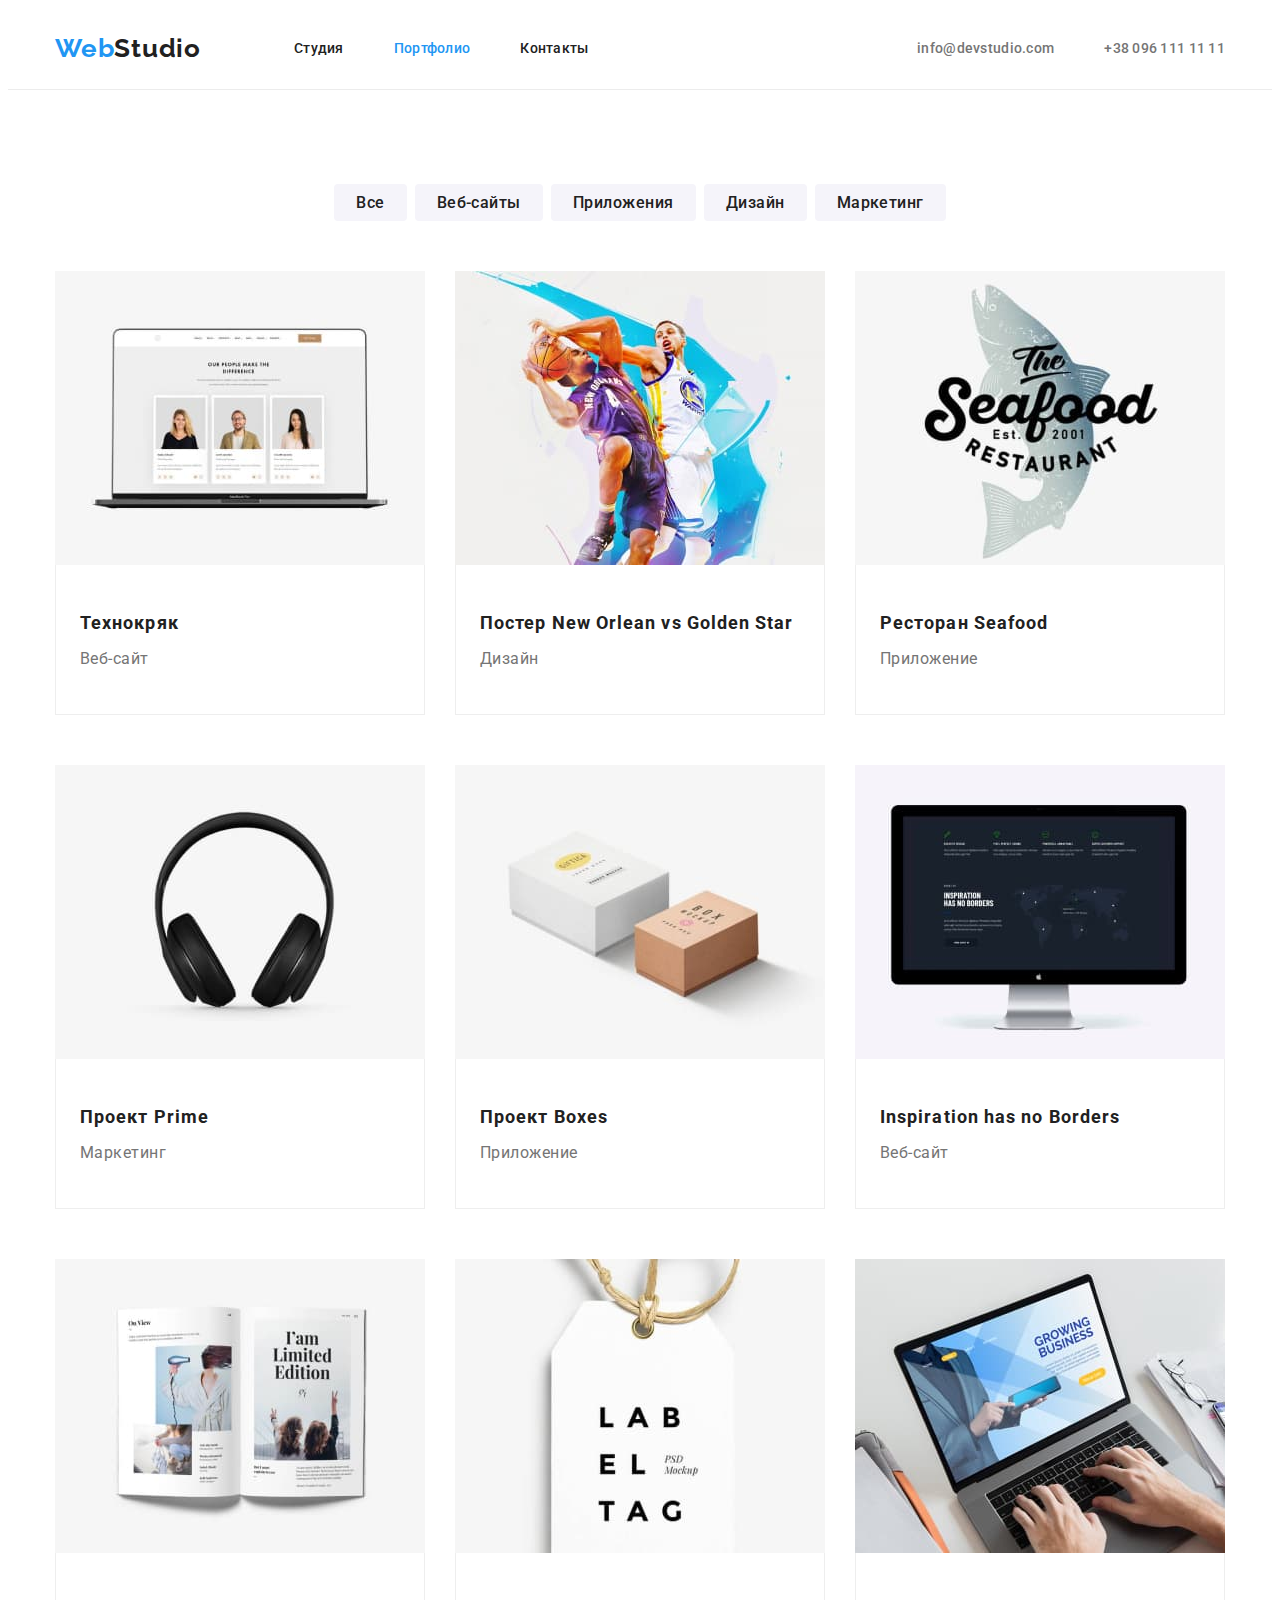
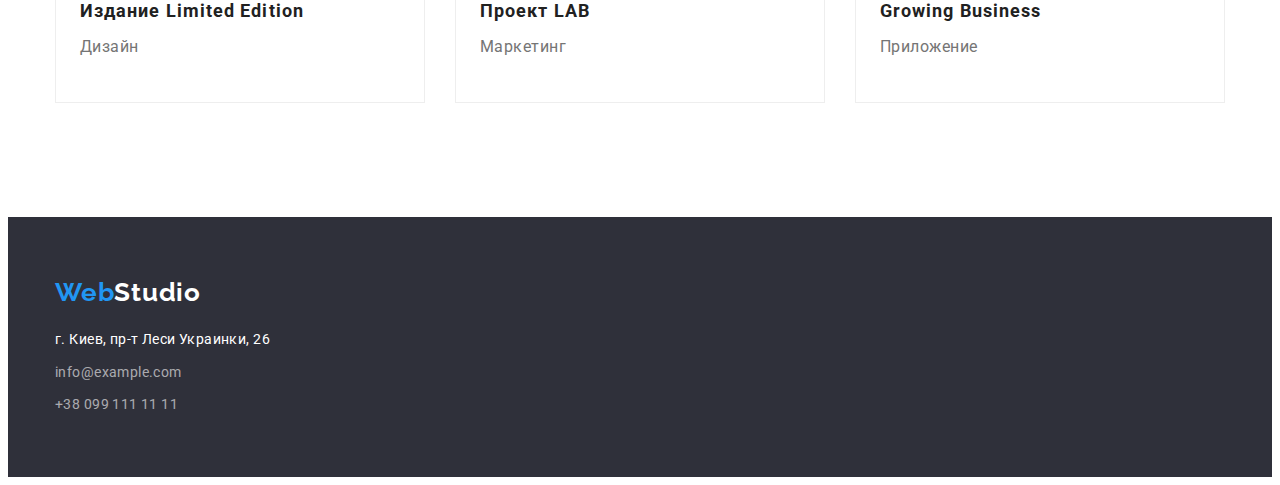
==== portfolio.html @ c7f2487e "q" ====
<!DOCTYPE html>
<html lang="ru">

<head>
    <meta charset="UTF-8">
    <meta http-equiv="X-UA-Compatible" content="IE=edge">
    <meta name="viewport" content="width=device-width, initial-scale=1.0">
    <title>WebStudio</title>
    <link rel="preconnect" href="https://fonts.googleapis.com">
    <link rel="preconnect" href="https://fonts.gstatic.com" crossorigin>
    <link href="https://fonts.googleapis.com/css2?family=Raleway:wght@700&family=Roboto:wght@400;500;700;900&display=swap"
        rel="stylesheet">
    <link rel="stylesheet" href="https://cdnjs.cloudflare.com/ajax/libs/modern-normalize/1.1.0/modern-normalize.min.css"
        integrity="sha512-wpPYUAdjBVSE4KJnH1VR1HeZfpl1ub8YT/NKx4PuQ5NmX2tKuGu6U/JRp5y+Y8XG2tV+wKQpNHVUX03MfMFn9Q=="
        crossorigin="anonymous" referrerpolicy="no-referrer" />
    <link rel="stylesheet" href="./css/styles.css">
</head>

<body>
    <header class="header">
       <div class="container nav">
            <nav class="header-nav">
                <!--logo-->
                <a class="logo" href="./index.html">Web<span>Studio</span></a>
                <!--nav-->
                <ul class="header-list">
                    <li><a class="link" href="./index.html">Студия</a></li>
                    <li><a class="link current" href="./portfolio.html">Портфолио</a></li>
                    <li><a class="link" href="#">Контакты</a></li>
                </ul>
            </nav>
            <!--contacts-->
            <ul class="header-list-contacts">
                <li><a class="link" href="mailto:info@devstudio.com">info@devstudio.com</a></li>
                <li><a class="link" href="tel:+380961111111">+38 096 111 11 11</a></li>
            </ul>
       </div>
    </header>
    <main class="portfolio-main">
        <section class="portfolio-section-one">
           <div class="container btn">
                <!--скрытый заголовок-->
                <h1 class="portfolio-section-one-title">Наши проекты</h1>
                <ul class="portfolio-section-one-list">
                    <li><button class="button" type="button">Все</button></li>
                    <li><button class="button" type="button">Веб-сайты</button></li>
                    <li><button class="button" type="button">Приложения</button></li>
                    <li><button class="button" type="button">Дизайн</button></li>
                    <li><button class="button" type="button">Маркетинг</button></li>
                </ul>
           </div>
           <div class="container">
                <!--галерея-->
                <ul class="list-img">
                    <li>
                        <a href="">
                            <img src="./images/project-1.jpg" alt="Пример страницы сайта" width="370">
                            <div class="borders">
                            <h2 class="title">Технокряк</h2>
                            <p>Веб-сайт</p>
                            </div>
                        </a>
                    </li>
                    <li>
                        <a href="">
                            <img src="./images/project-2.jpg" alt="Два баскетболиста с мячом" width="370">
                            <div class="borders">
                            <h2 class="title">Постер New Orlean vs Golden Star</h2>
                            <p>Дизайн</p>
                            </div>
                        </a>
                    </li>
                    <li>
                        <a href="">
                            <img src="./images/project-3.jpg" alt="Логотип рыбного ресторана" width="370">
                            <div class="borders">
                            <h2 class="title">Ресторан Seafood</h2>
                            <p>Приложение</p>
                            </div>
                        </a>
                    </li>
                    <li>
                        <a href="">
                            <img src="./images/project-4.jpg" alt="Наушники" width="370">
                            <div class="borders">
                            <h2 class="title">Проект Prime</h2>
                            <p>Маркетинг</p>
                            </div>
                        </a>
                    </li>
                    <li>
                        <a href="">
                            <img src="./images/project-5.jpg" alt="Две коробки" width="370">
                            <div class="borders">
                            <h2 class="title">Проект Boxes</h2>
                            <p>Приложение</p>
                            </div>
                        </a>
                    </li>
                    <li>
                        <a href="">
                            <img src="./images/project-6.jpg" alt="Экран компьютера с примером страницы веб-сайта" width="370">
                            <div class="borders">
                            <h2 class="title">Inspiration has no Borders</h2>
                            <p>Веб-сайт</p>
                            </div>
                        </a>
                    </li>
                    <li>
                        <a href="">
                            <img src="./images/project-7.jpg" alt="Открытый журнал" width="370">
                            <div class="borders">
                            <h2 class="title">Издание Limited Edition</h2>
                            <p>Дизайн</p>
                            </div>
                        </a>
                    </li>
                    <li>
                        <a href="">
                            <img src="./images/project-8.jpg" alt="Пример дизайна бирки" width="370">
                            <div class="borders">
                            <h2 class="title">Проект LAB</h2>
                            <p>Маркетинг</p>
                            </div>
                        </a>
                    </li>
                    <li>
                        <a href="">
                            <img src="./images/project-9.jpg" alt="Руки печатают на клавиатуре ноутбука, в котором открыт веб-сайт"
                                width="370">
                            <div class="borders">
                                <h2 class="title">Growing Business</h2>
                            <p>Приложение</p>
                            </div>
                        </a>
                    </li>
                </ul>
           </div>
           
        </section>
    </main>
    <!--footer-->
    <footer class="footer"> 
        <div class="container">
            <a class="logo-footer" href="./index.html">Web<span>Studio</span></a>
            <address>
                <ul class="address">
                    <li><a class="link-address" href="https://goo.gl/maps/ifKrriMA3QEDocWd7">г. Киев, пр-т Леси Украинки, 26</a><br /></li>
                    <li><a class="link" href="mailto:info@example.com">info@example.com</a> <br /></li>
                    <li><a class="link" href="tel:+380991111111">+38 099 111 11 11</a></li>
                </ul>
            </address>
        </div>
    </footer>
</body>

</html>
---- css/styles.css ----
/* основной цвет текста : #212121; */
/* вторичный цвет текста : #757575; */
/* акцентный цвет текста : #2196F3; */
/* заголовок : #FFFFFF; */
/* футер вторичный цвет : rgba(255, 255, 255, 0.6); */
/* бекграунд фон : #2F303A; */
/* бекграунд кнопка main : #188CE8 */
/* бекграунд секции команда : #F5F4FA */
/* header border : #ECECEC */
/* list-img border : #eeeeee */
/* background btn portfolio : #f5f4fa  */

:root {
    --primary-text-color: #757575;
    --secondary-text-color: #212121;
    --accent-color: #2196f3;
    --white-color: #ffffff;
    --footer-secondary-text-color: rgba(255, 255, 255, 0.6);
    --background-fon: #2f303a;
    --background-btn-main: #188ce8;
    --background-section-four: #f5f4fa;
    --header-border: #ececec;
    --list-img-border: #eeeeee;
    --background-btn-portfoliio : #f5f4fa;
}

html{
    box-sizing: border-box;
}

*,
*::before,
*::after{
box-sizing: inherit;
}

body {
    font-family: "Roboto", "sans-serif";
    font-size: 14px;
    letter-spacing: 0.03em;
    color: var(--primary-text-color);
    background-color: var(--white-color);
}

ul {
    list-style: none;
    padding: 0px;
    margin: 0px;
}

h1,
h2,
h3,
h4,
h5,
h6,
p {
    margin: 0;
}

img {
    display: block; 
    max-width: 100%; 
    height: auto;
}

.section-one,
.section-two,
.section-three,
.section-four,
.portfolio-section-one {
    padding-top: 94px;
    padding-bottom: 94px;
}

/* скрытые заголовки */
.section-two-title,
.portfolio-section-one-title {
    position: absolute;
    width: 1px;
    height: 1px;
    margin: -1px;
    border: 0;
    padding: 0;

    white-space: nowrap;
    clip-path: inset(100%);
    clip: rect(0 0 0 0);
    overflow: hidden;
}
/* контейнер */
.container {
    width: 1200px;
    margin-right: auto;
    margin-left: auto;
    padding-left: 15px;
    padding-right: 15px;
}

/* logo */
.logo {
    color: var(--accent-color);
    font-family: "Raleway", "sans-serif";
    font-weight: 700;
    font-size: 26px;
    line-height: 1.19;
    letter-spacing: 0.03em;
    text-decoration: none;
}

.logo span {
    color: var(--secondary-text-color);
}

/* nav */
.nav{
    display: flex;
}
.header-nav{
    display: flex;
    align-items: center;
}

.header-list .link {
    color: var(--secondary-text-color);
    font-weight: 500;
    font-size: 14px;
    line-height: 1.2;
    letter-spacing: 0.02em;
    text-decoration: none;
    display: block;
    padding: 32px 0;
}

.header-list .link:hover,
.header-list .link:focus {
    color: var(--accent-color);
}

.header-list .link.current {
    color: var(--accent-color);
}

.header-list{
    display: flex;
    margin-left: 93px;
}

.header-list li+li,
.header-list-contacts li+li{
    margin-left: 50px;
}

/* contacts */
.header-list-contacts{
    display: flex;
    align-items: center;
    margin-left: auto;
}

.header-list-contacts .link {
    color: var(--primary-text-color);
    font-weight: 500;
    font-size: 14px;
    line-height: 1.2;
    letter-spacing: 0.02em;
    text-decoration: none;
}

.header-list-contacts .link:hover,
.header-list-contacts .link:focus {
    color: var(--accent-color);
}

header {
    border-bottom: 1px solid;
    border-color: var(--header-border);
}

/* кнопка заказать услугу */
.section-one-title {
    color: var(--white-color);
    font-weight: 900;
    font-size: 44px;
    line-height: 1.36;
    text-align: center;
    letter-spacing: 0.06em;
    text-transform: uppercase;

    max-width: 696px;
    
    margin-bottom: 30px;
    margin-left: auto;
    margin-right: auto;
}

.section-one {
    background-color: var(--background-fon);
    text-align: center;
    padding: 200px 0;
}

.section-one button {
    color: var(--white-color);
    background-color: var(--accent-color);
    font-family: inherit;
    font-weight: 700;
    font-size: 16px;
    line-height: 1.87;
    display: flex;
    align-items: center;
    text-align: center;
    letter-spacing: 0.06em;
    cursor: pointer;

    border-radius: 4px;
    padding: 10px 32px;
    border: 0px;
    margin-left: auto;
    margin-right: auto;
}

.section-one button:hover,
.section-one button:focus {
    background-color: var(--background-btn-main);
}

/* заголовки секций */
.section-two-title,
.section-three-title,
.section-four-title,
.portfolio-section-one-title {
    color: var(--secondary-text-color);
    font-weight: 700;
    font-size: 36px;
    line-height: 1.16;
    text-align: center;
    letter-spacing: 0.03em;
}

/* плюсы и преимущества */
.section-two-list{
    display: flex;
}

.section-two-list li+li{
    margin-left: 30px;
}

.section-two-list li{
    width: calc((100% - 90px) / 4)
}
.section-two-list .title {
    color: var(--secondary-text-color);
    font-weight: 700;
    font-size: 14px;
    line-height: 1.2;
    letter-spacing: 0.03em;
    text-transform: uppercase;

    margin-bottom: 10px;
}

.section-two-list p {
    font-size: 14px;
    line-height: 1.7;
    letter-spacing: 0.03em;
}

/* чем мы занимаемся */
.section-three {
    padding-top: 0;
}

.section-three-title{
    margin-bottom: 50px;
}

.section-three-list {
    display: flex;
}

.section-three-list li+li{
    margin-left: 30px;
}
/* команда */
.section-four {
    background-color: var(--background-section-four);
}

.section-four-title {
    margin-bottom: 50px;
}

.section-four-list {
    display: flex;
}

.section-four-list li+li {
    margin-left: 30px;
}

.section-four-list li {
    background-color: var(--white-color);
    text-align: center;
}

.section-four-list img {
    margin-bottom: 30px;
}

.section-four-list .title {
    color: var(--secondary-text-color);
    font-weight: 500;
    font-size: 16px;
    line-height: 1.18;
    letter-spacing: 0.03em;
    margin-bottom: 10px;
}

.section-four p {
    font-size: 16px;
    padding-bottom: 30px;
}

/* css portfolio */

/* portfolio buttons */
.portfolio-section-one-list {
    display: flex;
    justify-content: center;
}

.portfolio-section-one-list li+li {
    margin-left: 8px;
}

.btn {
    margin-bottom: 50px;
}

.portfolio-section-one-list button {
    color: var(--secondary-text-color);
    background-color: var(--background-btn-portfoliio);
    cursor: pointer;
    font-family: inherit;
    font-weight: 500;
    font-size: 16px;
    line-height: 1.6;
    text-align: center;
    letter-spacing: 0.03em;

    display: inline-block;
    border-radius: 4px;
    padding: 6px 22px;
    border: 0px;
}

.portfolio-section-one-list button:hover,
.portfolio-section-one-list button:focus {
    background-color: var(--accent-color);
    color: var(--white-color);
}

/* галерея */
.list-img {
    display: flex;
    flex-wrap: wrap;
}

.list-img li {
    margin-bottom: 30px;
    background-color: var(--white-color);
    padding-bottom: 20px;
}
/* ATANTION */
.list-img li:not(:nth-child(3n)) {
    margin-right: 30px;
}

.list-img li {
    margin-bottom: 30px;
    background-color: var(--white-color);
    padding-bottom: 20px;
}

.list-img li:nth-last-child(-n + 3) {
    margin-bottom: 0;
}

.list-img > li > a {
    text-decoration: none;
}

.list-img .title {
    font-weight: 700;
    font-size: 18px;
    line-height: 2;
    letter-spacing: 0.06em;
    color: var(--secondary-text-color);
    margin-bottom: 4px;
}

.list-img h2 {
    margin-top: 20px;
}

.list-img p {
    font-size: 16px;
    line-height: 1.8;
    letter-spacing: 0.03em;
    color: var(--primary-text-color);
    padding-bottom: 20px;
}

.borders {
    padding-right: 24px;
    padding-left: 24px;
    padding-bottom: 20px;
    padding-top: 20px;
    border-bottom: 1px solid; 
    border-left: 1px solid;
    border-right: 1px solid;
    border-color: var(--list-img-border);
}

/* футер */
.footer {
    background-color: var(--background-fon);
    padding: 60px 0;
}

/* logo */
.logo-footer {
    color: var(--accent-color);
    font-family: "Raleway", "sans-serif";
    
    font-weight: 700;
    font-size: 26px;
    line-height: 1.19;
    letter-spacing: 0.03em;
    text-decoration: none;
    display: block;
    margin-bottom: 20px;
}

.logo-footer span {
    color: var(--white-color);
}

/* address */
.address li+li {
    margin-top: 9px;
}
.address .link-address {
    color: var(--white-color);
    font-size: 14px;
    line-height: 1.7;
    letter-spacing: 0.03em;
    text-decoration: none;
    font-style: normal;
}

.address .link-address:hover,
.address .link-address:focus {
    color: var(--accent-color);
}

.address .link {
    color: var(--footer-secondary-text-color);
    font-size: 14px;
    line-height: 1.7;
    letter-spacing: 0.03em;
    text-decoration: none;
    font-style: normal;
}

.address .link:hover,
.address .link:focus {
    color: var(--accent-color);
}
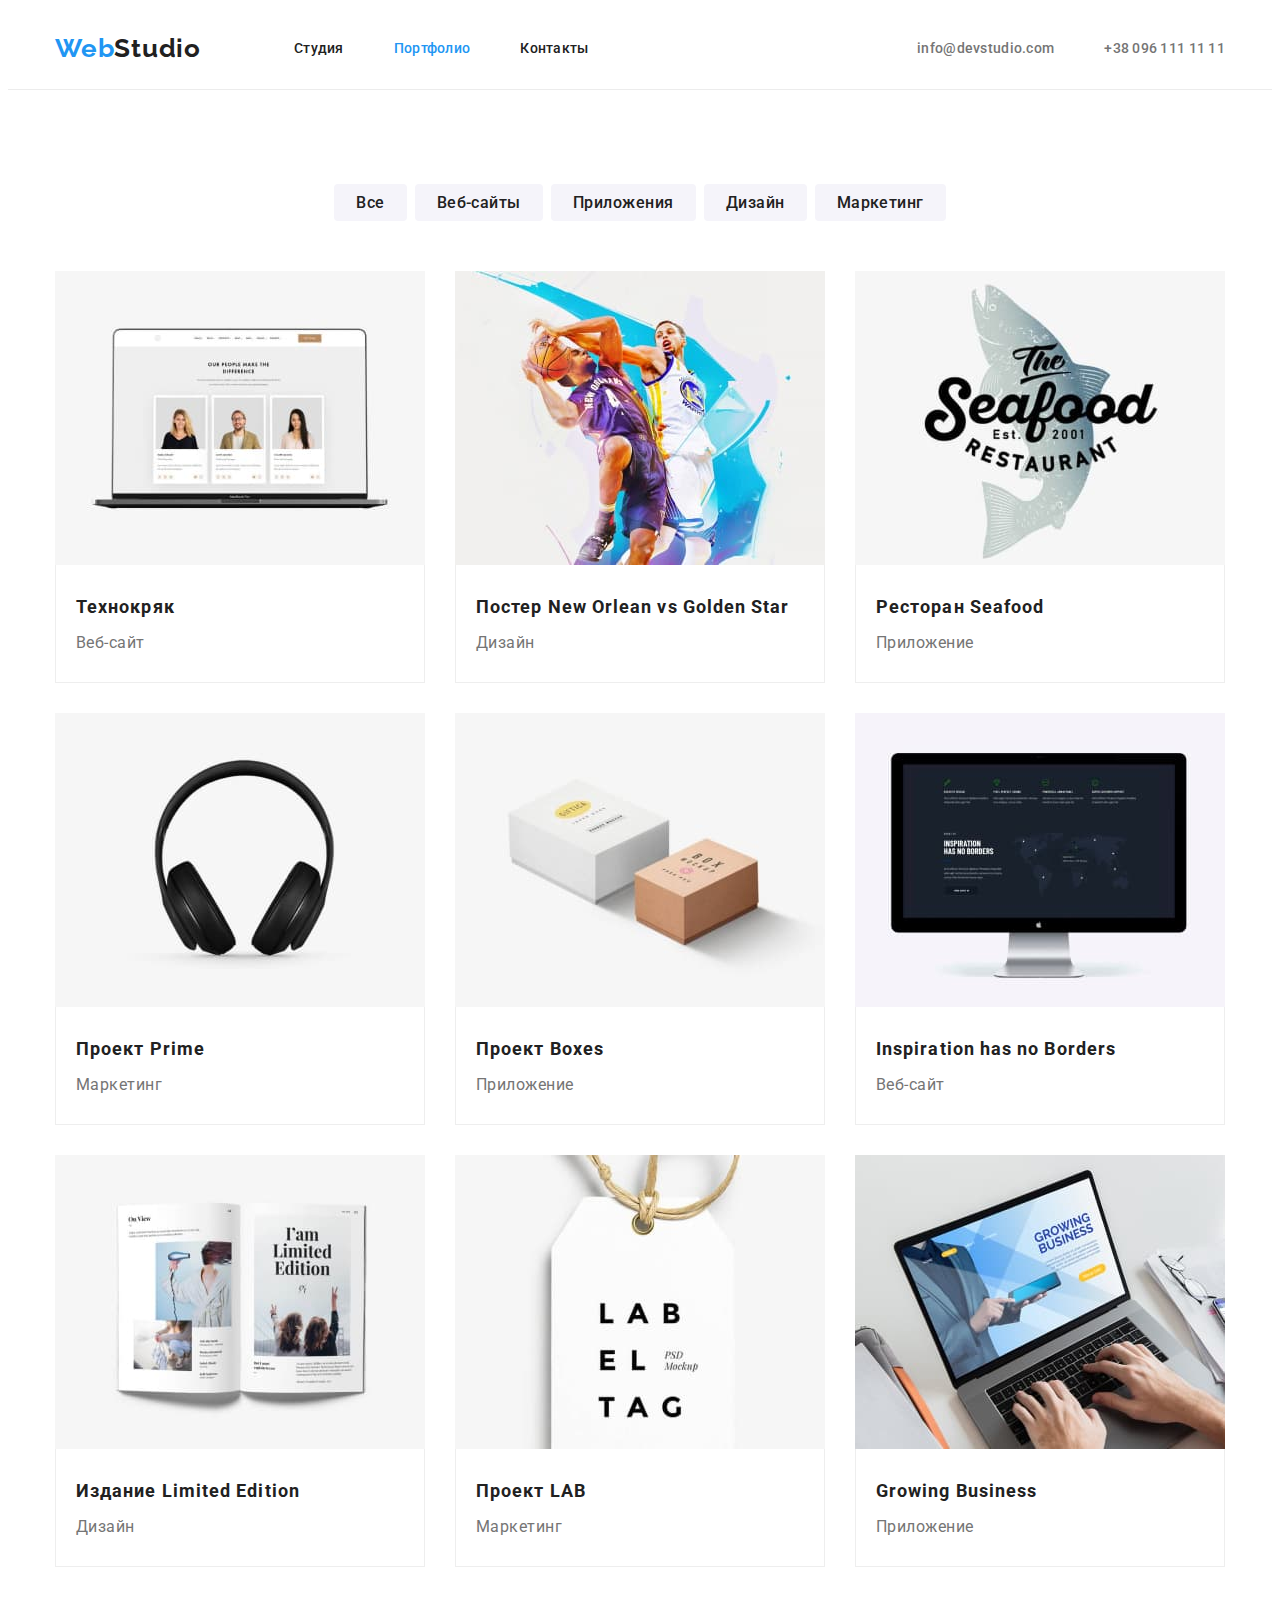
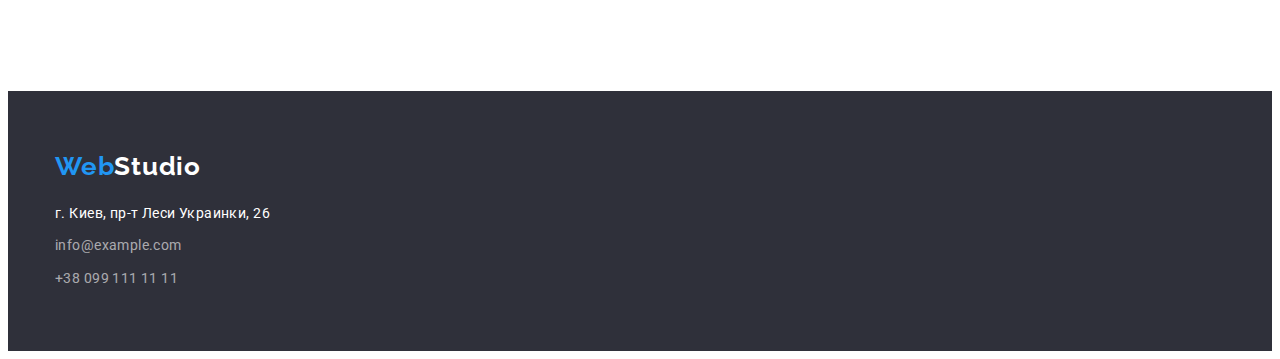
==== commit 2b58add1: "доработка" ====
--- a/portfolio.html
+++ b/portfolio.html
@@ -38,7 +38,7 @@
     </header>
     <main class="portfolio-main">
         <section class="portfolio-section-one">
-           <div class="container btn">
+           <div class="container">
                 <!--скрытый заголовок-->
                 <h1 class="portfolio-section-one-title">Наши проекты</h1>
                 <ul class="portfolio-section-one-list">
@@ -48,8 +48,6 @@
                     <li><button class="button" type="button">Дизайн</button></li>
                     <li><button class="button" type="button">Маркетинг</button></li>
                 </ul>
-           </div>
-           <div class="container">
                 <!--галерея-->
                 <ul class="list-img">
                     <li>
--- a/css/styles.css
+++ b/css/styles.css
@@ -73,7 +73,7 @@
     padding-bottom: 94px;
 }
 
-/* скрытые заголовки */
+/*----------скрытые заголовки */
 .section-two-title,
 .portfolio-section-one-title {
     position: absolute;
@@ -88,7 +88,8 @@
     clip: rect(0 0 0 0);
     overflow: hidden;
 }
-/* контейнер */
+
+/*----------контейнер */
 .container {
     width: 1200px;
     margin-right: auto;
@@ -97,7 +98,7 @@
     padding-right: 15px;
 }
 
-/* logo */
+/*----------logo */
 .logo {
     color: var(--accent-color);
     font-family: "Raleway", "sans-serif";
@@ -112,7 +113,7 @@
     color: var(--secondary-text-color);
 }
 
-/* nav */
+/*----------nav */
 .nav{
     display: flex;
 }
@@ -151,7 +152,7 @@
     margin-left: 50px;
 }
 
-/* contacts */
+/*----------contacts */
 .header-list-contacts{
     display: flex;
     align-items: center;
@@ -173,11 +174,10 @@
 }
 
 header {
-    border-bottom: 1px solid;
-    border-color: var(--header-border);
-}
-
-/* кнопка заказать услугу */
+    border-bottom: 1px solid var(--header-border);
+}
+
+/*----------кнопка заказать услугу */
 .section-one-title {
     color: var(--white-color);
     font-weight: 900;
@@ -225,7 +225,7 @@
     background-color: var(--background-btn-main);
 }
 
-/* заголовки секций */
+/*----------заголовки секций */
 .section-two-title,
 .section-three-title,
 .section-four-title,
@@ -238,7 +238,7 @@
     letter-spacing: 0.03em;
 }
 
-/* плюсы и преимущества */
+/*----------плюсы и преимущества */
 .section-two-list{
     display: flex;
 }
@@ -248,8 +248,9 @@
 }
 
 .section-two-list li{
-    width: calc((100% - 90px) / 4)
-}
+    width: 270px;
+}
+
 .section-two-list .title {
     color: var(--secondary-text-color);
     font-weight: 700;
@@ -267,12 +268,12 @@
     letter-spacing: 0.03em;
 }
 
-/* чем мы занимаемся */
+/*----------чем мы занимаемся */
 .section-three {
     padding-top: 0;
 }
 
-.section-three-title{
+.section-three-title {
     margin-bottom: 50px;
 }
 
@@ -280,10 +281,11 @@
     display: flex;
 }
 
-.section-three-list li+li{
+.section-three-list li+li {
     margin-left: 30px;
 }
-/* команда */
+
+/*----------команда */
 .section-four {
     background-color: var(--background-section-four);
 }
@@ -303,10 +305,9 @@
 .section-four-list li {
     background-color: var(--white-color);
     text-align: center;
-}
-
-.section-four-list img {
-    margin-bottom: 30px;
+    width: 270px;
+    box-shadow: 0px 1px 3px rgba(0, 0, 0, 0.12), 0px 1px 1px rgba(0, 0, 0, 0.14), 0px 2px 1px rgba(0, 0, 0, 0.2);
+    border-radius: 0px 0px 4px 4px;
 }
 
 .section-four-list .title {
@@ -316,6 +317,7 @@
     line-height: 1.18;
     letter-spacing: 0.03em;
     margin-bottom: 10px;
+    padding-top: 30px;
 }
 
 .section-four p {
@@ -323,20 +325,17 @@
     padding-bottom: 30px;
 }
 
-/* css portfolio */
-
-/* portfolio buttons */
+/*----------css portfolio----------*/
+
+/*----------portfolio buttons */
 .portfolio-section-one-list {
     display: flex;
     justify-content: center;
+    margin-bottom: 50px;
 }
 
 .portfolio-section-one-list li+li {
     margin-left: 8px;
-}
-
-.btn {
-    margin-bottom: 50px;
 }
 
 .portfolio-section-one-list button {
@@ -362,30 +361,18 @@
     color: var(--white-color);
 }
 
-/* галерея */
+/*----------галерея */
 .list-img {
     display: flex;
     flex-wrap: wrap;
+    margin-left: -30px;
 }
 
 .list-img li {
+    width: calc(100% / 3 - 30px);
+    margin-left: 30px;
     margin-bottom: 30px;
     background-color: var(--white-color);
-    padding-bottom: 20px;
-}
-/* ATANTION */
-.list-img li:not(:nth-child(3n)) {
-    margin-right: 30px;
-}
-
-.list-img li {
-    margin-bottom: 30px;
-    background-color: var(--white-color);
-    padding-bottom: 20px;
-}
-
-.list-img li:nth-last-child(-n + 3) {
-    margin-bottom: 0;
 }
 
 .list-img > li > a {
@@ -401,36 +388,31 @@
     margin-bottom: 4px;
 }
 
-.list-img h2 {
-    margin-top: 20px;
-}
-
 .list-img p {
     font-size: 16px;
     line-height: 1.8;
     letter-spacing: 0.03em;
     color: var(--primary-text-color);
-    padding-bottom: 20px;
 }
 
 .borders {
-    padding-right: 24px;
+    padding: 24px 20px;
+    /* padding-right: 24px;
     padding-left: 24px;
     padding-bottom: 20px;
-    padding-top: 20px;
-    border-bottom: 1px solid; 
-    border-left: 1px solid;
-    border-right: 1px solid;
-    border-color: var(--list-img-border);
-}
-
-/* футер */
+    padding-top: 20px; */
+    border-bottom: 1px solid var(--list-img-border); 
+    border-left: 1px solid var(--list-img-border);
+    border-right: 1px solid var(--list-img-border);
+}
+
+/*----------футер */
 .footer {
     background-color: var(--background-fon);
     padding: 60px 0;
 }
 
-/* logo */
+/*----------logo */
 .logo-footer {
     color: var(--accent-color);
     font-family: "Raleway", "sans-serif";
@@ -448,7 +430,7 @@
     color: var(--white-color);
 }
 
-/* address */
+/*----------address */
 .address li+li {
     margin-top: 9px;
 }
